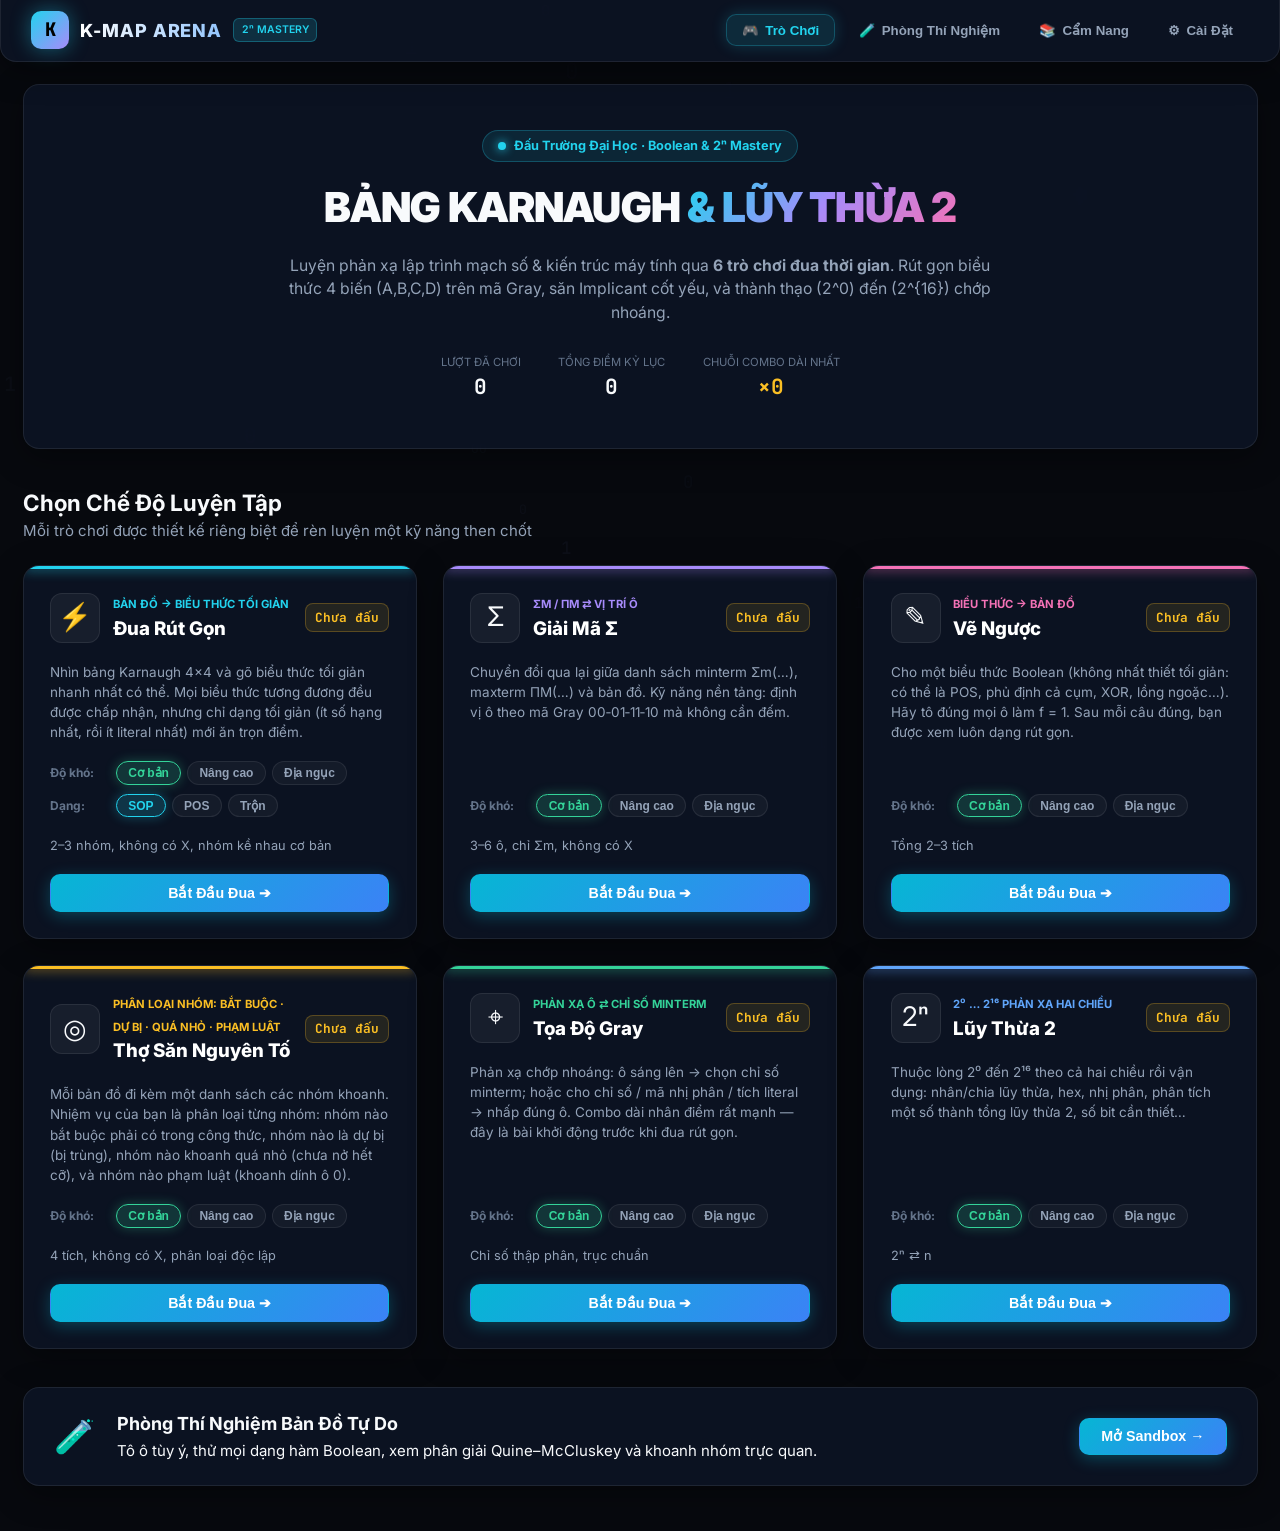
==== index.html @ d040bda7 "feat: Initial release of K-Map Arena" ====
<!DOCTYPE html>
<html lang="vi">
<head>
  <meta charset="UTF-8">
  <meta name="viewport" content="width=device-width, initial-scale=1.0">
  <title>K-Map Arena — Đấu Trường Bảng Karnaugh &amp; Lũy Thừa 2</title>
  <meta name="description" content="Ứng dụng học tập và rèn luyện kỹ năng bảng Karnaugh 4 biến (A,B,C,D) và phản xạ lũy thừa bậc 2 (2⁰ đến 2¹⁶) thông qua các trò chơi đua thời gian chuẩn đại học.">
  
  <!-- Fonts: Google Fonts (Inter & JetBrains Mono) -->
  <link rel="preconnect" href="https://fonts.googleapis.com">
  <link rel="preconnect" href="https://fonts.gstatic.com" crossorigin>
  <link href="https://fonts.googleapis.com/css2?family=Inter:wght@400;500;600;700;800;900&family=JetBrains+Mono:wght@400;600;700;800;900&display=swap" rel="stylesheet">
  
  <link rel="stylesheet" href="css/style.css">
</head>
<body>
  <!-- Nền Canvas động: Chữ số nhị phân trôi & Canvas hiệu ứng nổ hạt/confetti -->
  <canvas id="bg-canvas"></canvas>
  <canvas id="fx-canvas"></canvas>

  <!-- Thanh Điều Hướng Trên Cùng -->
  <header class="app-header glass">
    <div class="brand" onclick="App.go('home')">
      <div class="brand-icon">K</div>
      <div>
        <div class="brand-title">K-MAP ARENA</div>
      </div>
      <span class="brand-badge">2ⁿ MASTERY</span>
    </div>

    <nav class="main-nav">
      <button type="button" data-tab="home" class="active">
        <span>🎮</span> <span>Trò Chơi</span>
      </button>
      <button type="button" data-tab="sandbox">
        <span>🧪</span> <span>Phòng Thí Nghiệm</span>
      </button>
      <button type="button" data-tab="learn">
        <span>📚</span> <span>Cẩm Nang</span>
      </button>
      <button type="button" data-tab="settings">
        <span>⚙</span> <span>Cài Đặt</span>
      </button>
    </nav>
  </header>

  <!-- Khung Ứng Dụng Chính -->
  <main id="app"></main>

  <!-- Nạp các module theo thứ tự kiến trúc -->
  <script src="js/util.js"></script>
  <script src="js/engine.js"></script>
  <script src="js/fx.js"></script>
  <script src="js/kmap.js"></script>
  <script src="js/games.js"></script>
  <script src="js/app.js"></script>
</body>
</html>
---- css/style.css ----
/* ==========================================================================
   K-MAP ARENA — ULTRA MODERN CYBERPUNK / GLASSMORPHISM STYLESHEET
   Thiết kế cao cấp: Phông JetBrains Mono, hiệu ứng kính mờ, neon glow,
   hoạt cảnh mượt mà 60fps, tương thích hoàn toàn desktop và tablet/mobile.
   ========================================================================== */

:root {
  --bg-deep: #07090e;
  --bg-card: rgba(15, 23, 42, 0.72);
  --bg-card-hover: rgba(30, 41, 59, 0.85);
  --border-glass: rgba(255, 255, 255, 0.08);
  --border-focus: rgba(34, 211, 238, 0.6);
  --text-main: #f8fafc;
  --text-muted: #94a3b8;
  --text-dim: #64748b;
  
  --c-cyan: #22d3ee;
  --c-purple: #a78bfa;
  --c-pink: #f472b6;
  --c-emerald: #34d399;
  --c-amber: #fbbf24;
  --c-rose: #fb7185;
  --c-blue: #60a5fa;

  --font-sans: 'Inter', -apple-system, BlinkMacSystemFont, 'Segoe UI', Roboto, sans-serif;
  --font-mono: 'JetBrains Mono', 'Fira Code', Menlo, Consolas, monospace;
}

*, *::before, *::after {
  box-sizing: border-box;
  margin: 0;
  padding: 0;
}

html, body {
  width: 100%;
  min-height: 100vh;
  background-color: var(--bg-deep);
  color: var(--text-main);
  font-family: var(--font-sans);
  font-size: 15px;
  line-height: 1.5;
  overflow-x: hidden;
  user-select: none;
  -webkit-font-smoothing: antialiased;
}

/* Background & FX Canvases */
#bg-canvas, #fx-canvas {
  position: fixed;
  top: 0;
  left: 0;
  width: 100%;
  height: 100%;
  pointer-events: none;
}
#bg-canvas { z-index: 0; opacity: 0.35; }
#fx-canvas { z-index: 9999; }

/* Utilities */
.glass {
  background: var(--bg-card);
  backdrop-filter: blur(16px);
  -webkit-backdrop-filter: blur(16px);
  border: 1px solid var(--border-glass);
  border-radius: 16px;
  box-shadow: 0 8px 32px 0 rgba(0, 0, 0, 0.37);
}
.mono { font-family: var(--font-mono); }
.center { text-align: center; }
.muted { color: var(--text-muted); }
.small { font-size: 0.85rem; }
.mt-2 { margin-top: 0.5rem; }

.hl-1 { color: var(--c-cyan); font-weight: 700; text-shadow: 0 0 10px rgba(34, 211, 238, 0.4); }
.hl-0 { color: var(--c-rose); font-weight: 700; text-shadow: 0 0 10px rgba(251, 113, 133, 0.4); }
.hl-x { color: var(--c-amber); font-weight: 700; text-shadow: 0 0 10px rgba(251, 191, 36, 0.4); }

/* Header & Nav */
header.app-header {
  position: sticky;
  top: 0;
  z-index: 100;
  padding: 0.75rem 2rem;
  display: flex;
  justify-content: space-between;
  align-items: center;
  border-radius: 0 0 16px 16px;
  border-top: none;
}
.brand {
  display: flex;
  align-items: center;
  gap: 0.75rem;
  cursor: pointer;
}
.brand-icon {
  width: 38px;
  height: 38px;
  background: linear-gradient(135deg, var(--c-cyan), var(--c-purple));
  border-radius: 10px;
  display: flex;
  align-items: center;
  justify-content: center;
  font-weight: 900;
  font-family: var(--font-mono);
  font-size: 1.25rem;
  color: #000;
  box-shadow: 0 0 20px rgba(34, 211, 238, 0.4);
}
.brand-title {
  font-weight: 800;
  font-size: 1.2rem;
  letter-spacing: 0.05em;
  background: linear-gradient(90deg, #fff, #93c5fd);
  -webkit-background-clip: text;
  -webkit-text-fill-color: transparent;
}
.brand-badge {
  font-size: 0.7rem;
  padding: 0.2rem 0.5rem;
  border-radius: 6px;
  background: rgba(34, 211, 238, 0.15);
  color: var(--c-cyan);
  border: 1px solid rgba(34, 211, 238, 0.3);
  font-weight: 600;
}

nav.main-nav {
  display: flex;
  gap: 0.5rem;
}
nav.main-nav button {
  background: transparent;
  border: 1px solid transparent;
  color: var(--text-muted);
  padding: 0.5rem 1rem;
  border-radius: 10px;
  font-weight: 600;
  cursor: pointer;
  transition: all 0.2s ease;
  display: flex;
  align-items: center;
  gap: 0.4rem;
}
nav.main-nav button:hover {
  color: #fff;
  background: rgba(255, 255, 255, 0.05);
}
nav.main-nav button.active {
  color: var(--c-cyan);
  background: rgba(34, 211, 238, 0.12);
  border-color: rgba(34, 211, 238, 0.25);
  box-shadow: 0 0 15px rgba(34, 211, 238, 0.2);
}

/* Main Container */
main#app {
  position: relative;
  z-index: 1;
  max-width: 1280px;
  margin: 1.5rem auto 3rem;
  padding: 0 1.5rem;
}

/* Buttons */
.btn {
  display: inline-flex;
  align-items: center;
  justify-content: center;
  gap: 0.5rem;
  padding: 0.65rem 1.4rem;
  border-radius: 10px;
  font-weight: 700;
  font-size: 0.95rem;
  cursor: pointer;
  transition: all 0.2s cubic-bezier(0.16, 1, 0.3, 1);
  border: 1px solid transparent;
  outline: none;
}
.btn.primary {
  background: linear-gradient(135deg, #06b6d4, #3b82f6);
  color: #fff;
  box-shadow: 0 4px 16px rgba(6, 182, 212, 0.3);
}
.btn.primary:hover {
  transform: translateY(-2px);
  box-shadow: 0 6px 22px rgba(6, 182, 212, 0.45);
}
.btn.primary:active { transform: translateY(0); }
.btn.ghost {
  background: rgba(255, 255, 255, 0.05);
  color: var(--text-main);
  border-color: var(--border-glass);
}
.btn.ghost:hover {
  background: rgba(255, 255, 255, 0.1);
  border-color: rgba(255, 255, 255, 0.15);
}
.btn.sm { padding: 0.35rem 0.8rem; font-size: 0.85rem; border-radius: 8px; }
.btn.lg { padding: 0.85rem 2rem; font-size: 1.05rem; }
.btn.danger { background: rgba(244, 63, 94, 0.15); color: var(--c-rose); border-color: rgba(244, 63, 94, 0.3); }
.btn.danger:hover { background: rgba(244, 63, 94, 0.25); }

kbd {
  background: rgba(0, 0, 0, 0.35);
  border: 1px solid rgba(255, 255, 255, 0.15);
  border-radius: 4px;
  padding: 0.1rem 0.35rem;
  font-size: 0.75rem;
  font-family: var(--font-mono);
  color: var(--text-muted);
}

/* Pills & Badges */
.pill {
  padding: 0.25rem 0.75rem;
  border-radius: 20px;
  font-size: 0.8rem;
  font-weight: 600;
  background: rgba(255, 255, 255, 0.04);
  border: 1px solid var(--border-glass);
  color: var(--text-muted);
  cursor: pointer;
  transition: all 0.2s ease;
}
.pill.active {
  background: color-mix(in srgb, var(--pc, var(--c-cyan)) 18%, transparent);
  border-color: var(--pc, var(--c-cyan));
  color: var(--pc, var(--c-cyan));
  box-shadow: 0 0 12px color-mix(in srgb, var(--pc, var(--c-cyan)) 30%, transparent);
}
.pill-group { display: flex; gap: 0.4rem; flex-wrap: wrap; }

/* ==========================================================================
   BẢN ĐỒ KARNAUGH 4x4 (KMAP VIEW COMPONENT)
   ========================================================================== */
.kmap {
  display: inline-grid;
  grid-template-columns: 50px 1fr;
  grid-template-rows: 50px 1fr;
  gap: 6px;
  background: rgba(10, 15, 28, 0.85);
  padding: 16px;
  border-radius: 20px;
  border: 1px solid rgba(255, 255, 255, 0.1);
  box-shadow: 0 10px 40px rgba(0, 0, 0, 0.5), inset 0 0 20px rgba(255, 255, 255, 0.02);
  user-select: none;
}
.kmap.size-lg { --cs: 74px; }
.kmap.size-md { --cs: 60px; }
.kmap.size-sm { --cs: 46px; }

.km-corner {
  position: relative;
  display: flex;
  align-items: center;
  justify-content: center;
  font-family: var(--font-mono);
  font-weight: 800;
  font-size: 0.85rem;
  color: var(--text-muted);
  border-bottom: 2px solid rgba(255, 255, 255, 0.15);
  border-right: 2px solid rgba(255, 255, 255, 0.15);
}
.km-corner .rv { position: absolute; bottom: 4px; left: 4px; color: var(--c-cyan); }
.km-corner .cv { position: absolute; top: 4px; right: 4px; color: var(--c-purple); }

.km-colhead {
  display: grid;
  grid-template-columns: repeat(4, var(--cs, 68px));
  gap: 6px;
  align-items: center;
  justify-items: center;
  font-family: var(--font-mono);
  font-weight: 700;
  font-size: 0.95rem;
  color: var(--c-purple);
  padding-bottom: 4px;
}
.km-rowhead {
  display: grid;
  grid-template-rows: repeat(4, var(--cs, 68px));
  gap: 6px;
  align-items: center;
  justify-items: center;
  font-family: var(--font-mono);
  font-weight: 700;
  font-size: 0.95rem;
  color: var(--c-cyan);
  padding-right: 4px;
}

.km-board {
  position: relative;
  width: calc(var(--cs, 68px) * 4 + 18px);
  height: calc(var(--cs, 68px) * 4 + 18px);
}
.km-cells {
  display: grid;
  grid-template-columns: repeat(4, var(--cs, 68px));
  grid-template-rows: repeat(4, var(--cs, 68px));
  gap: 6px;
  width: 100%;
  height: 100%;
}

.cell {
  position: relative;
  width: var(--cs, 68px);
  height: var(--cs, 68px);
  background: rgba(255, 255, 255, 0.03);
  border: 1px solid rgba(255, 255, 255, 0.08);
  border-radius: 12px;
  display: flex;
  align-items: center;
  justify-content: center;
  font-family: var(--font-mono);
  transition: background 0.15s, border-color 0.15s, transform 0.12s;
  cursor: default;
}
.kmap.interactive .cell, .kmap.clickable .cell { cursor: pointer; }
.kmap.interactive .cell:hover, .kmap.clickable .cell:hover {
  border-color: rgba(255, 255, 255, 0.3);
  background: rgba(255, 255, 255, 0.07);
}

.cell .face {
  display: flex;
  flex-direction: column;
  align-items: center;
  justify-content: center;
  width: 100%;
  height: 100%;
  position: relative;
}
.cell .idx {
  display: none;
  position: absolute;
  top: 4px;
  left: 6px;
  font-size: 0.65rem;
  color: var(--text-dim);
  font-weight: 600;
  pointer-events: none;
}
.kmap.show-idx .cell .idx {
  display: block;
}
.cell .val {
  font-size: 1.45rem;
  font-weight: 800;
  color: var(--text-muted);
}

.cell.on {
  background: linear-gradient(135deg, rgba(34, 211, 238, 0.22), rgba(59, 130, 246, 0.18));
  border-color: rgba(34, 211, 238, 0.55);
  box-shadow: 0 0 16px rgba(34, 211, 238, 0.25);
}
.cell.on .val {
  color: #fff;
  text-shadow: 0 0 12px rgba(34, 211, 238, 0.8);
}

.cell.dc {
  background: repeating-linear-gradient(45deg, rgba(251, 191, 36, 0.08), rgba(251, 191, 36, 0.08) 6px, rgba(251, 191, 36, 0.18) 6px, rgba(251, 191, 36, 0.18) 12px);
  border-color: rgba(251, 191, 36, 0.5);
}
.cell.dc .val {
  color: var(--c-amber);
  text-shadow: 0 0 10px rgba(251, 191, 36, 0.6);
}

.cell.zero .val { color: rgba(255, 255, 255, 0.2); }

.cell.target {
  border-color: var(--c-cyan) !important;
  box-shadow: 0 0 20px var(--c-cyan) !important;
  animation: pulseTarget 1.2s infinite alternate ease-in-out;
}
@keyframes pulseTarget {
  from { transform: scale(0.96); box-shadow: 0 0 10px var(--c-cyan); }
  to { transform: scale(1.04); box-shadow: 0 0 24px var(--c-cyan); }
}

.cell.peek {
  background: rgba(167, 139, 250, 0.25) !important;
  border-color: var(--c-purple) !important;
  box-shadow: 0 0 16px rgba(167, 139, 250, 0.4) !important;
}

.cell.wrong {
  animation: flashWrong 0.8s ease-out;
}
@keyframes flashWrong {
  0%, 100% { border-color: rgba(255,255,255,0.08); background: rgba(255,255,255,0.03); }
  20%, 60% { border-color: var(--c-rose); background: rgba(244, 63, 94, 0.4); box-shadow: 0 0 20px var(--c-rose); }
}

.cell.right {
  animation: flashRight 0.6s ease-out;
}
@keyframes flashRight {
  0%, 100% { }
  40% { border-color: var(--c-emerald); background: rgba(52, 211, 153, 0.4); box-shadow: 0 0 20px var(--c-emerald); }
}

/* Nhóm Implicant bao quanh (Groups overlay) */
.km-groups {
  position: absolute;
  top: 0;
  left: 0;
  width: 100%;
  height: 100%;
  pointer-events: none;
}
.grp {
  position: absolute;
  border: 2px solid var(--gc, var(--c-cyan));
  background: color-mix(in srgb, var(--gc, var(--c-cyan)) 16%, transparent);
  border-radius: 14px;
  box-shadow: 0 0 16px color-mix(in srgb, var(--gc, var(--c-cyan)) 40%, transparent);
  animation: popGroup 0.4s cubic-bezier(0.16, 1, 0.3, 1) both;
  transition: all 0.25s ease;
}
@keyframes popGroup {
  from { opacity: 0; transform: scale(0.9); }
  to { opacity: 1; transform: scale(1); }
}
.grp.ot { border-top: none !important; border-top-left-radius: 0 !important; border-top-right-radius: 0 !important; }
.grp.ob { border-bottom: none !important; border-bottom-left-radius: 0 !important; border-bottom-right-radius: 0 !important; }
.grp.ol { border-left: none !important; border-top-left-radius: 0 !important; border-bottom-left-radius: 0 !important; }
.grp.or { border-right: none !important; border-top-right-radius: 0 !important; border-bottom-right-radius: 0 !important; }

/* ==========================================================================
   BIỂU THỨC TOÁN BOOLEAN (EXPRESSION STYLING)
   ========================================================================== */
.expr-math {
  font-family: var(--font-mono);
  font-weight: 700;
  letter-spacing: 0.03em;
  color: #fff;
}
.expr-math .lit { color: #f8fafc; }
.expr-math .lit .ov {
  border-top: 2.2px solid currentColor;
  padding-top: 1.5px;
  display: inline-block;
}
.expr-math .op {
  color: var(--c-pink);
  margin: 0 0.28rem;
  font-weight: 900;
}
.expr-math .op.dot { color: var(--c-cyan); }
.expr-math .par { color: var(--text-dim); }
.expr-math .term {
  display: inline-block;
  padding: 0.1rem 0.35rem;
  border-radius: 6px;
  margin: 0.1rem 0.2rem;
  border: 1px solid transparent;
}
.expr-math .term.g0 { background: rgba(34, 211, 238, 0.15); border-color: rgba(34, 211, 238, 0.3); color: var(--c-cyan); }
.expr-math .term.g1 { background: rgba(244, 114, 182, 0.15); border-color: rgba(244, 114, 182, 0.3); color: var(--c-pink); }
.expr-math .term.g2 { background: rgba(163, 230, 53, 0.15); border-color: rgba(163, 230, 53, 0.3); color: #a3e635; }
.expr-math .term.g3 { background: rgba(251, 191, 36, 0.15); border-color: rgba(251, 191, 36, 0.3); color: var(--c-amber); }
.expr-math .term.g4 { background: rgba(167, 139, 250, 0.15); border-color: rgba(167, 139, 250, 0.3); color: var(--c-purple); }

/* Ô nhập biểu thức + Preview + Bàn phím ảo */
.expr {
  display: flex;
  flex-direction: column;
  gap: 0.75rem;
  width: 100%;
}
.expr-field {
  display: flex;
  align-items: center;
  background: rgba(0, 0, 0, 0.4);
  border: 1.5px solid rgba(255, 255, 255, 0.12);
  border-radius: 12px;
  padding: 0.4rem 0.8rem;
  transition: border-color 0.2s, box-shadow 0.2s;
}
.expr-field:focus-within {
  border-color: var(--c-cyan);
  box-shadow: 0 0 16px rgba(34, 211, 238, 0.3);
}
.expr-f {
  font-family: var(--font-mono);
  font-weight: 800;
  font-size: 1.25rem;
  color: var(--c-cyan);
  margin-right: 0.75rem;
}
.expr-field input {
  flex: 1;
  background: transparent;
  border: none;
  outline: none;
  color: #fff;
  font-family: var(--font-mono);
  font-size: 1.2rem;
  font-weight: 600;
}
.expr-preview {
  min-height: 2.2rem;
  background: rgba(255, 255, 255, 0.02);
  border: 1px dashed rgba(255, 255, 255, 0.1);
  border-radius: 8px;
  padding: 0.4rem 0.8rem;
  display: flex;
  align-items: center;
}
.expr-preview.err { border-color: var(--c-rose); background: rgba(244, 63, 94, 0.06); }
.err-msg { color: var(--c-rose); font-size: 0.85rem; font-weight: 600; }

.keypad {
  display: flex;
  gap: 0.35rem;
  flex-wrap: wrap;
}
.keypad button {
  flex: 1;
  min-width: 36px;
  height: 38px;
  background: rgba(255, 255, 255, 0.06);
  border: 1px solid rgba(255, 255, 255, 0.1);
  border-radius: 8px;
  color: #fff;
  font-family: var(--font-mono);
  font-weight: 700;
  font-size: 1rem;
  cursor: pointer;
  transition: all 0.15s;
}
.keypad button:hover {
  background: rgba(255, 255, 255, 0.15);
  border-color: rgba(255, 255, 255, 0.25);
  transform: translateY(-1px);
}
.keypad button:active { transform: translateY(0); }

/* ==========================================================================
   GIAO DIỆN GAME PLAY & HUD (HEAD-UP DISPLAY)
   ========================================================================== */
.game {
  display: flex;
  flex-direction: column;
  gap: 1.25rem;
  width: 100%;
}
.hud {
  display: flex;
  justify-content: space-between;
  align-items: center;
  padding: 0.85rem 1.5rem;
  border-radius: 16px;
}
.hud-title {
  display: flex;
  align-items: center;
  gap: 0.75rem;
}
.hud-ico { font-size: 1.6rem; }
.hud-stats {
  display: flex;
  gap: 1.5rem;
  align-items: center;
}
.stat {
  display: flex;
  flex-direction: column;
  align-items: flex-end;
}
.stat small { font-size: 0.7rem; color: var(--text-muted); text-transform: uppercase; font-weight: 700; }
.stat b { font-family: var(--font-mono); font-size: 1.25rem; font-weight: 800; }

.stat.combo { position: relative; }
.stat.combo b { color: var(--c-amber); }
.stat.combo.hot b { color: #f97316; text-shadow: 0 0 10px #f97316; }
.stat.combo.fire b { color: #ef4444; text-shadow: 0 0 15px #ef4444; animation: fireJiggle 0.2s infinite; }
.stat.combo .mult { font-size: 0.75rem; color: var(--c-amber); font-weight: 700; }

.stat.time b { color: var(--c-cyan); }
.stat.time.low b { color: var(--c-rose); text-shadow: 0 0 12px var(--c-rose); animation: pulseLow 0.5s infinite alternate; }

.timebar {
  width: 100%;
  height: 6px;
  background: rgba(255, 255, 255, 0.05);
  border-radius: 3px;
  overflow: hidden;
  position: relative;
}
.timebar i {
  display: block;
  height: 100%;
  background: linear-gradient(90deg, var(--c-cyan), var(--c-purple));
  box-shadow: 0 0 10px var(--c-cyan);
  transition: width 0.08s linear;
}
.timebar.low i { background: linear-gradient(90deg, #f97316, var(--c-rose)); box-shadow: 0 0 12px var(--c-rose); }

/* Bố cục chia đôi màn chơi (Split Layout) */
.stage {
  padding: 1.75rem;
  min-height: 520px;
  position: relative;
  transition: filter 0.3s;
}
.stage.blurred { filter: blur(12px); pointer-events: none; }

.split {
  display: grid;
  grid-template-columns: auto 1fr;
  gap: 2.5rem;
  align-items: center;
}
.pane-map {
  display: flex;
  flex-direction: column;
  align-items: center;
  gap: 0.75rem;
}
.map-legend {
  display: flex;
  gap: 1rem;
  font-size: 0.8rem;
  color: var(--text-muted);
}
.map-legend span { display: flex; align-items: center; gap: 0.35rem; }
.map-legend .lg { width: 12px; height: 12px; border-radius: 3px; display: inline-block; }
.map-legend .lg.on { background: var(--c-cyan); }
.map-legend .lg.zero { background: rgba(255, 255, 255, 0.1); }
.map-legend .lg.dc { background: var(--c-amber); }

.pane-ans {
  display: flex;
  flex-direction: column;
  gap: 1.25rem;
}
.pane-ans .prompt { font-size: 1.15rem; font-weight: 700; color: #fff; }
.pane-ans .qbig {
  font-size: 1.6rem;
  font-weight: 800;
  font-family: var(--font-mono);
  background: rgba(0, 0, 0, 0.3);
  padding: 1rem 1.25rem;
  border-radius: 12px;
  border: 1px solid rgba(255, 255, 255, 0.08);
}
.actions { display: flex; gap: 0.75rem; align-items: center; }

/* Hộp phản hồi (Feedback Box) */
.fb {
  padding: 0.85rem 1.2rem;
  border-radius: 10px;
  font-size: 0.95rem;
  font-weight: 600;
  animation: fadeIn 0.25s ease-out;
}
.fb.good { background: rgba(52, 211, 153, 0.15); border: 1px solid rgba(52, 211, 153, 0.4); color: #6ee7b7; }
.fb.bad { background: rgba(244, 63, 94, 0.15); border: 1px solid rgba(244, 63, 94, 0.4); color: #fda4af; }
.fb.part { background: rgba(251, 191, 36, 0.15); border: 1px solid rgba(251, 191, 36, 0.4); color: #fde68a; }
.fb.warn { background: rgba(249, 115, 22, 0.15); border: 1px solid rgba(249, 115, 22, 0.4); color: #fdba74; }

/* Overlays (Countdown & Pause) */
.overlay {
  position: absolute;
  top: 0; left: 0; width: 100%; height: 100%;
  display: none;
  align-items: center;
  justify-content: center;
  z-index: 50;
  border-radius: 16px;
}
.overlay.show { display: flex; }
.overlay.countdown { font-size: 6rem; font-weight: 900; font-family: var(--font-mono); color: var(--c-cyan); text-shadow: 0 0 30px var(--c-cyan); }
.overlay.countdown span.go { color: var(--c-emerald); text-shadow: 0 0 40px var(--c-emerald); }
.overlay.countdown span.over { color: var(--c-rose); text-shadow: 0 0 40px var(--c-rose); font-size: 4rem; }
.pause-box {
  background: rgba(15, 23, 42, 0.95);
  padding: 2.5rem;
  border-radius: 20px;
  border: 1px solid var(--border-glass);
  text-align: center;
  display: flex;
  flex-direction: column;
  gap: 1rem;
  box-shadow: 0 20px 50px rgba(0, 0, 0, 0.7);
}

/* Floating Points text */
.float-text {
  position: fixed;
  transform: translate(-50%, -50%);
  font-family: var(--font-mono);
  font-weight: 900;
  font-size: 1.6rem;
  pointer-events: none;
  z-index: 10000;
  animation: floatUp 0.85s cubic-bezier(0.16, 1, 0.3, 1) forwards;
}
.float-text.good { color: var(--c-emerald); text-shadow: 0 0 12px var(--c-emerald); }
.float-text.bad { color: var(--c-rose); text-shadow: 0 0 12px var(--c-rose); }
.float-text.part { color: var(--c-amber); text-shadow: 0 0 12px var(--c-amber); }
.float-text.combo { color: #f97316; font-size: 2.2rem; text-shadow: 0 0 20px #f97316; }
.float-text.time { color: var(--c-cyan); text-shadow: 0 0 12px var(--c-cyan); }
@keyframes floatUp {
  0% { opacity: 0; transform: translate(-50%, 0) scale(0.6); }
  25% { opacity: 1; transform: translate(-50%, -20px) scale(1.15); }
  100% { opacity: 0; transform: translate(-50%, -60px) scale(0.9); }
}

.shake { animation: shakeAnim 0.35s cubic-bezier(0.36, 0.07, 0.19, 0.97) both; }
@keyframes shakeAnim {
  10%, 90% { transform: translate3d(-3px, 0, 0); }
  20%, 80% { transform: translate3d(5px, 0, 0); }
  30%, 50%, 70% { transform: translate3d(-6px, 0, 0); }
  40%, 60% { transform: translate3d(6px, 0, 0); }
}

/* ==========================================================================
   CHẾ ĐỘ TRÒ CHƠI CHI TIẾT
   ========================================================================== */
/* Game 4: Thợ Săn */
.cat-legend { display: flex; gap: 0.75rem; flex-wrap: wrap; font-size: 0.8rem; }
.cat-legend span { padding: 0.2rem 0.5rem; border-radius: 6px; background: rgba(255, 255, 255, 0.04); }
.cand-list { display: flex; flex-direction: column; gap: 0.6rem; }
.cand {
  display: flex;
  align-items: center;
  justify-content: space-between;
  padding: 0.6rem 1rem;
  background: rgba(0, 0, 0, 0.25);
  border: 1px solid rgba(255, 255, 255, 0.08);
  border-radius: 10px;
  transition: all 0.2s;
}
.cand:hover { border-color: rgba(255, 255, 255, 0.2); }
.seg4 { display: flex; gap: 0.35rem; }
.seg4 button {
  background: rgba(255, 255, 255, 0.05);
  border: 1px solid rgba(255, 255, 255, 0.1);
  color: var(--text-muted);
  border-radius: 6px;
  padding: 0.3rem 0.65rem;
  font-weight: 700;
  font-size: 0.85rem;
  cursor: pointer;
  transition: all 0.15s;
}
.seg4 button.sel {
  background: color-mix(in srgb, var(--cc) 20%, transparent);
  border-color: var(--cc);
  color: var(--cc);
  box-shadow: 0 0 10px color-mix(in srgb, var(--cc) 35%, transparent);
}
.cand.ok { border-color: var(--c-emerald); background: rgba(52, 211, 153, 0.08); }
.cand.no { border-color: var(--c-rose); background: rgba(244, 63, 94, 0.08); }
.cand-verdict { font-weight: 800; min-width: 40px; text-align: right; }

/* Game 5: Tọa Độ Gray */
.numpad {
  display: grid;
  grid-template-columns: repeat(4, 1fr);
  gap: 0.5rem;
}
.numpad button {
  height: 52px;
  background: rgba(255, 255, 255, 0.05);
  border: 1px solid rgba(255, 255, 255, 0.1);
  border-radius: 10px;
  color: #fff;
  font-family: var(--font-mono);
  font-weight: 800;
  font-size: 1.25rem;
  cursor: pointer;
  transition: all 0.15s;
}
.numpad button:hover { background: rgba(255, 255, 255, 0.15); border-color: var(--c-cyan); }
.numpad.dim { opacity: 0.35; pointer-events: none; }

/* Game 6: Lũy Thừa 2 */
.pow-stage {
  display: flex;
  flex-direction: column;
  align-items: center;
  gap: 2rem;
  padding: 2rem 0;
}
.pow-card {
  width: 100%;
  max-width: 580px;
  background: rgba(0, 0, 0, 0.4);
  border: 1px solid var(--border-glass);
  border-radius: 20px;
  padding: 2.5rem;
  display: flex;
  flex-direction: column;
  gap: 1.5rem;
  text-align: center;
  box-shadow: 0 12px 40px rgba(0, 0, 0, 0.5);
  transition: transform 0.2s, box-shadow 0.2s;
}
.pow-tag {
  align-self: center;
  padding: 0.25rem 0.85rem;
  border-radius: 20px;
  background: rgba(96, 165, 250, 0.15);
  color: var(--c-blue);
  font-weight: 700;
  font-size: 0.8rem;
  text-transform: uppercase;
}
.pow-q {
  font-size: 2.4rem;
  font-weight: 900;
  font-family: var(--font-mono);
  color: #fff;
}
.pow-in {
  background: rgba(255, 255, 255, 0.06);
  border: 2px solid rgba(255, 255, 255, 0.15);
  border-radius: 12px;
  padding: 0.85rem;
  color: #fff;
  font-size: 1.6rem;
  font-weight: 800;
  text-align: center;
  outline: none;
  transition: border-color 0.2s, box-shadow 0.2s;
}
.pow-in:focus {
  border-color: var(--c-blue);
  box-shadow: 0 0 20px rgba(96, 165, 250, 0.4);
}
.pow-strip {
  display: flex;
  gap: 0.4rem;
  flex-wrap: wrap;
  justify-content: center;
  color: var(--text-dim);
  font-family: var(--font-mono);
  font-size: 0.75rem;
}

/* ==========================================================================
   MÀN HÌNH CHỌN TRÒ CHƠI (HOME GAME GRID)
   ========================================================================== */
.hero {
  padding: 3rem 2.5rem;
  margin-bottom: 2.5rem;
  text-align: center;
  display: flex;
  flex-direction: column;
  align-items: center;
  gap: 1rem;
}
.hero-badge {
  display: inline-flex;
  align-items: center;
  gap: 0.5rem;
  padding: 0.35rem 1rem;
  border-radius: 20px;
  background: rgba(34, 211, 238, 0.1);
  border: 1px solid rgba(34, 211, 238, 0.25);
  color: var(--c-cyan);
  font-size: 0.85rem;
  font-weight: 700;
}
.pulse-dot {
  width: 8px;
  height: 8px;
  border-radius: 50%;
  background: var(--c-cyan);
  box-shadow: 0 0 10px var(--c-cyan);
  animation: pulseDot 1.5s infinite;
}
@keyframes pulseDot { 0%, 100% { opacity: 0.4; } 50% { opacity: 1; } }
.hero-title {
  font-size: 2.75rem;
  font-weight: 900;
  letter-spacing: -0.02em;
}
.gradient-text {
  background: linear-gradient(135deg, var(--c-cyan), var(--c-purple), var(--c-pink));
  -webkit-background-clip: text;
  -webkit-text-fill-color: transparent;
}
.hero-sub {
  max-width: 720px;
  color: var(--text-muted);
  font-size: 1.05rem;
}
.hero-stats {
  display: flex;
  gap: 2.5rem;
  margin-top: 1rem;
}
.hstat { display: flex; flex-direction: column; align-items: center; }
.hstat small { font-size: 0.75rem; color: var(--text-dim); text-transform: uppercase; }
.hstat b { font-size: 1.4rem; font-family: var(--font-mono); }
.combo-accent { color: var(--c-amber); }

.game-grid {
  display: grid;
  grid-template-columns: repeat(auto-fit, minmax(360px, 1fr));
  gap: 1.75rem;
  margin-top: 1.5rem;
}
.game-card {
  padding: 1.75rem;
  display: flex;
  flex-direction: column;
  gap: 1.25rem;
  border: 1px solid var(--border-glass);
  transition: all 0.25s cubic-bezier(0.16, 1, 0.3, 1);
  position: relative;
  overflow: hidden;
}
.game-card::before {
  content: '';
  position: absolute;
  top: 0; left: 0; right: 0; height: 3px;
  background: var(--gc, var(--c-cyan));
  box-shadow: 0 0 12px var(--gc, var(--c-cyan));
}
.game-card:hover {
  transform: translateY(-4px);
  border-color: rgba(255, 255, 255, 0.2);
  box-shadow: 0 16px 40px rgba(0, 0, 0, 0.5);
}
.gc-head { display: flex; align-items: center; gap: 0.85rem; }
.gc-icon {
  font-size: 1.8rem;
  width: 50px; height: 50px;
  border-radius: 12px;
  background: rgba(255, 255, 255, 0.05);
  display: flex; align-items: center; justify-content: center;
  border: 1px solid var(--border-glass);
}
.gc-meta { flex: 1; }
.gc-tagline { font-size: 0.75rem; color: var(--gc, var(--c-cyan)); font-weight: 700; text-transform: uppercase; }
.gc-name { font-size: 1.25rem; font-weight: 800; color: #fff; }
.gc-best {
  font-family: var(--font-mono);
  font-size: 0.85rem;
  font-weight: 700;
  color: var(--c-amber);
  background: rgba(251, 191, 36, 0.1);
  padding: 0.25rem 0.6rem;
  border-radius: 8px;
  border: 1px solid rgba(251, 191, 36, 0.25);
}
.gc-desc { color: var(--text-muted); font-size: 0.9rem; flex: 1; }
.gc-options { display: flex; flex-direction: column; gap: 0.6rem; }
.gc-row { display: flex; align-items: center; gap: 0.75rem; }
.gc-label { font-size: 0.8rem; color: var(--text-dim); font-weight: 700; min-width: 55px; }
.gc-foot .start-btn { width: 100%; }

.quick-banner {
  margin-top: 2.5rem;
  padding: 1.5rem 2rem;
  display: flex;
  align-items: center;
  gap: 1.5rem;
}
.qb-icon { font-size: 2.2rem; }
.qb-content { flex: 1; }
.qb-content h3 { font-size: 1.2rem; margin-bottom: 0.2rem; }

/* ==========================================================================
   MÀN HÌNH KẾT QUẢ (RESULTS VIEW)
   ========================================================================== */
.results-view {
  max-width: 760px;
  margin: 0 auto;
  padding: 2.5rem;
  display: flex;
  flex-direction: column;
  gap: 2rem;
  text-align: center;
}
.res-badge {
  align-self: center;
  padding: 0.35rem 1.25rem;
  border-radius: 20px;
  font-weight: 800;
  font-size: 0.85rem;
  letter-spacing: 0.05em;
  background: rgba(255, 255, 255, 0.06);
  color: var(--text-muted);
}
.res-badge.gold {
  background: rgba(251, 191, 36, 0.18);
  border: 1px solid var(--c-amber);
  color: var(--c-amber);
  box-shadow: 0 0 20px rgba(251, 191, 36, 0.35);
  animation: pulseGold 1.5s infinite alternate;
}
.res-title { display: flex; align-items: center; justify-content: center; gap: 0.75rem; }
.res-score-num {
  font-family: var(--font-mono);
  font-size: 4rem;
  font-weight: 900;
  background: linear-gradient(135deg, #fff, var(--c-cyan));
  -webkit-background-clip: text;
  -webkit-text-fill-color: transparent;
}
.res-stats-grid {
  display: grid;
  grid-template-columns: repeat(3, 1fr);
  gap: 1rem;
}
.rstat {
  background: rgba(0, 0, 0, 0.25);
  padding: 1rem;
  border-radius: 12px;
  display: flex;
  flex-direction: column;
  gap: 0.25rem;
}
.rstat small { font-size: 0.75rem; color: var(--text-dim); }
.rstat b { font-family: var(--font-mono); font-size: 1.4rem; }
.res-actions { display: flex; gap: 0.75rem; justify-content: center; flex-wrap: wrap; }
.res-log-list { display: flex; flex-direction: column; gap: 0.6rem; margin-top: 1rem; text-align: left; }
.log-item {
  display: flex;
  align-items: center;
  gap: 0.85rem;
  padding: 0.65rem 1rem;
  border-radius: 10px;
  font-size: 0.9rem;
}
.log-item.good { background: rgba(52, 211, 153, 0.08); border-left: 3px solid var(--c-emerald); }
.log-item.part { background: rgba(251, 191, 36, 0.08); border-left: 3px solid var(--c-amber); }
.log-item.bad { background: rgba(244, 63, 94, 0.08); border-left: 3px solid var(--c-rose); }
.log-details { margin-left: auto; display: flex; flex-direction: column; align-items: flex-end; }

/* ==========================================================================
   PHÒNG THÍ NGHIỆM TỰ DO (SANDBOX)
   ========================================================================== */
.sandbox-view { display: flex; flex-direction: column; gap: 1.5rem; }
.sb-head {
  padding: 1.25rem 2rem;
  display: flex;
  justify-content: space-between;
  align-items: center;
}
.sb-tools { display: flex; gap: 0.5rem; flex-wrap: wrap; }
.sb-layout {
  display: grid;
  grid-template-columns: auto 1fr;
  gap: 2rem;
}
.sb-left {
  padding: 1.75rem;
  display: flex;
  flex-direction: column;
  align-items: center;
  gap: 1rem;
}
.sb-expr-input-box {
  width: 100%;
  display: flex;
  flex-direction: column;
  gap: 0.4rem;
  margin-top: 0.5rem;
}
.sb-in-row { display: flex; gap: 0.5rem; }
.sb-in-row input {
  flex: 1;
  background: rgba(0, 0, 0, 0.35);
  border: 1px solid rgba(255, 255, 255, 0.15);
  border-radius: 8px;
  padding: 0.45rem 0.8rem;
  color: #fff;
}
.sb-right {
  padding: 1.75rem;
  display: flex;
  flex-direction: column;
  gap: 1.5rem;
}
.sb-tabs { display: flex; gap: 0.5rem; border-bottom: 1px solid var(--border-glass); padding-bottom: 0.75rem; }
.sb-tab {
  background: transparent;
  border: none;
  color: var(--text-muted);
  font-weight: 700;
  font-size: 0.95rem;
  padding: 0.4rem 0.8rem;
  border-radius: 8px;
  cursor: pointer;
}
.sb-tab.active { background: rgba(34, 211, 238, 0.15); color: var(--c-cyan); }
.sb-result-box {
  background: rgba(0, 0, 0, 0.35);
  border: 1px solid rgba(255, 255, 255, 0.08);
  border-radius: 12px;
  padding: 1.25rem;
  display: flex;
  flex-direction: column;
  gap: 0.5rem;
}
.sb-result-title { font-weight: 700; color: var(--text-dim); text-transform: uppercase; font-size: 0.75rem; }
.sb-formula { font-size: 1.5rem; font-weight: 800; }
.sb-table, .learn-table, .pow-mini-table {
  width: 100%;
  border-collapse: collapse;
  text-align: left;
}
.sb-table th, .sb-table td, .learn-table th, .learn-table td, .pow-mini-table th, .pow-mini-table td {
  padding: 0.6rem 0.85rem;
  border-bottom: 1px solid rgba(255, 255, 255, 0.06);
}
.sb-pow-scroll { max-height: 220px; overflow-y: auto; }

/* ==========================================================================
   CẨM NANG & KIẾN THỨC (LEARN)
   ========================================================================== */
.learn-view { padding: 2.5rem; display: flex; flex-direction: column; gap: 2rem; }
.learn-grid { display: grid; grid-template-columns: repeat(auto-fit, minmax(480px, 1fr)); gap: 1.5rem; }
.learn-card { padding: 1.75rem; display: flex; flex-direction: column; gap: 0.85rem; }
.learn-card h3 { color: var(--c-cyan); font-size: 1.2rem; }
.learn-list { margin-left: 1.25rem; display: flex; flex-direction: column; gap: 0.5rem; }
.pow-grid-learn {
  display: grid;
  grid-template-columns: repeat(auto-fill, minmax(90px, 1fr));
  gap: 0.6rem;
}
.pow-chip {
  background: rgba(0, 0, 0, 0.3);
  border: 1px solid rgba(255, 255, 255, 0.08);
  border-radius: 8px;
  padding: 0.4rem;
  display: flex;
  flex-direction: column;
  align-items: center;
  font-family: var(--font-mono);
}
.pow-chip span { font-size: 0.75rem; color: var(--c-cyan); }
.pow-chip b { font-size: 0.95rem; }

/* ==========================================================================
   CÀI ĐẶT (SETTINGS)
   ========================================================================== */
.settings-view {
  max-width: 600px;
  margin: 0 auto;
  padding: 2.5rem;
  display: flex;
  flex-direction: column;
  gap: 2rem;
}
.st-group { display: flex; flex-direction: column; gap: 0.65rem; }

/* Responsive Media Queries */
@media (max-width: 900px) {
  .split { grid-template-columns: 1fr; justify-items: center; }
  .sb-layout { grid-template-columns: 1fr; }
  .learn-grid { grid-template-columns: 1fr; }
  header.app-header { flex-direction: column; gap: 0.75rem; padding: 0.75rem 1rem; }
}
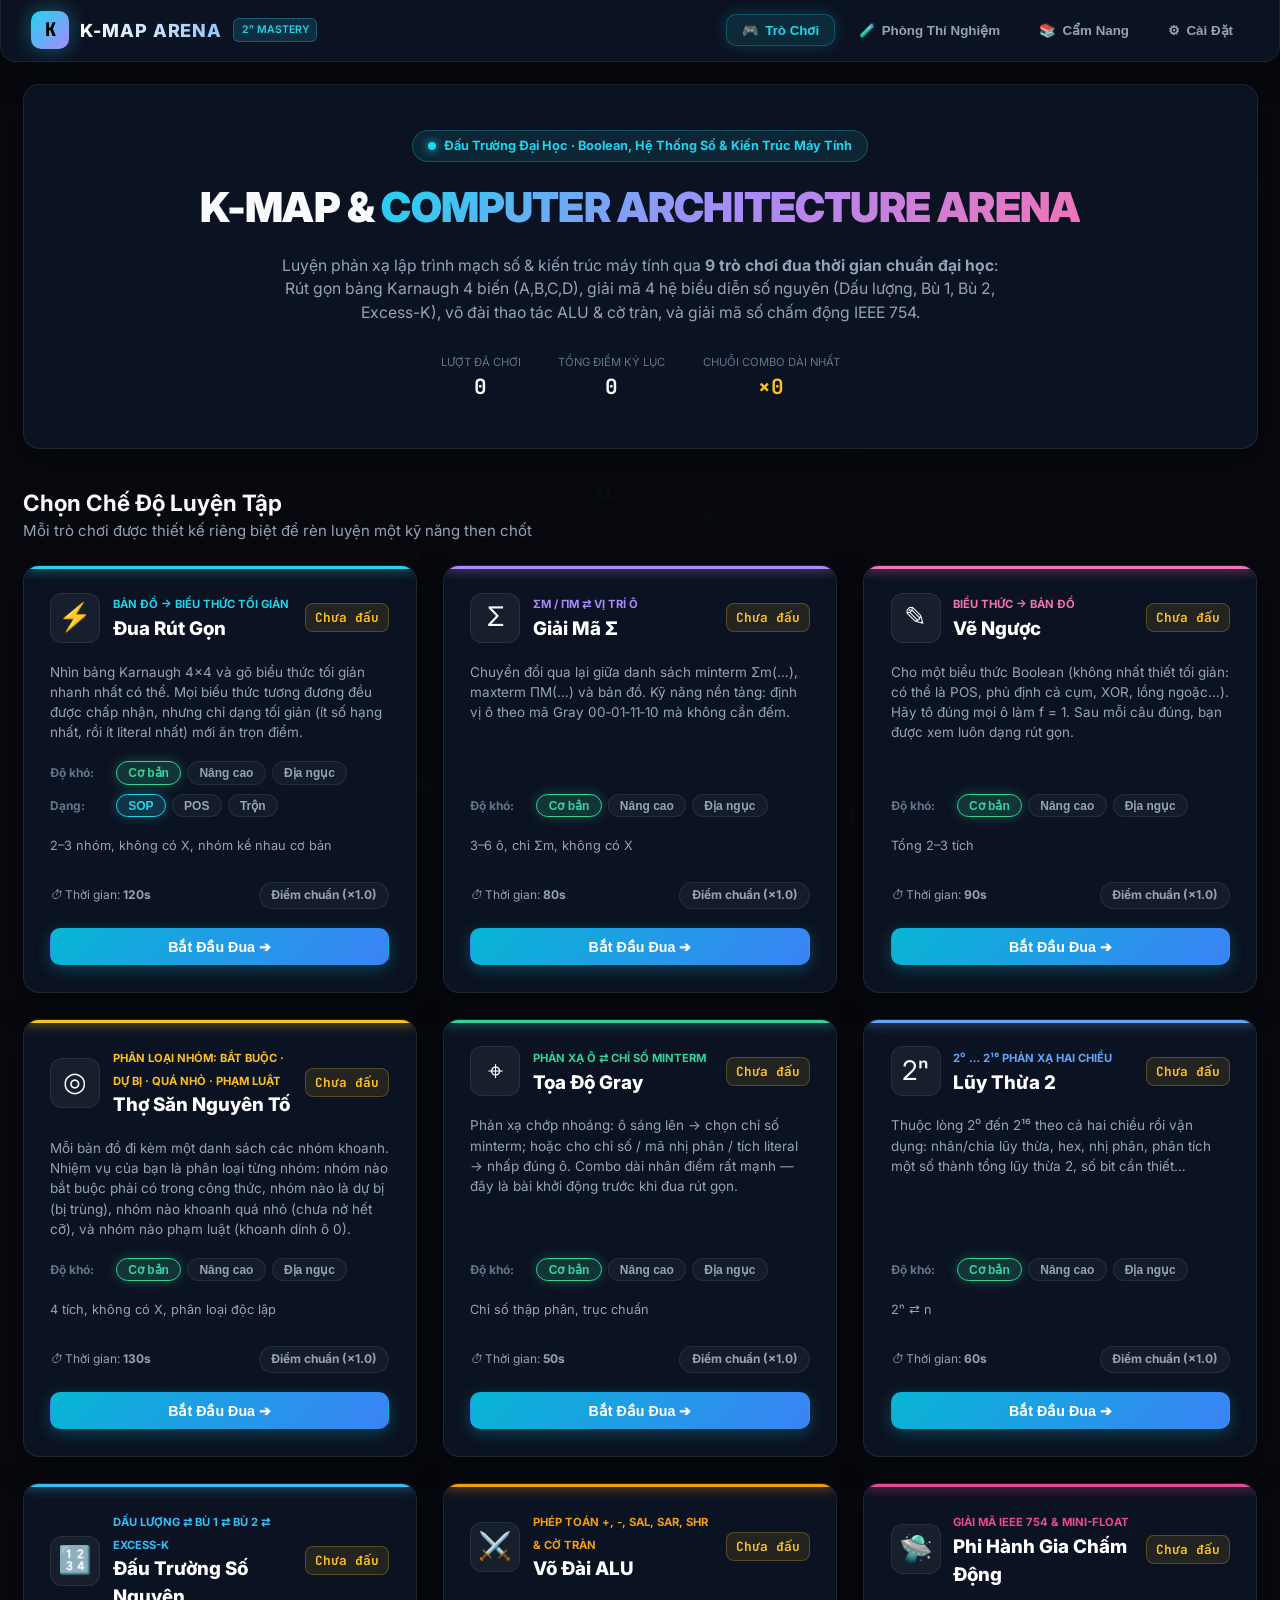
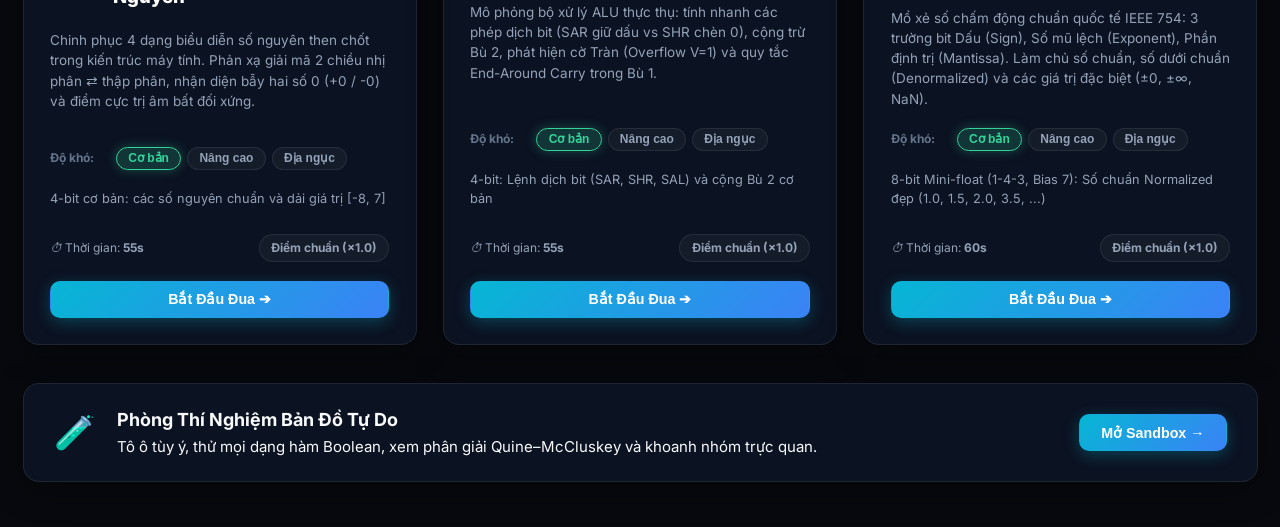
==== commit e475e59d: "add new gamee :D" ====
--- a/index.html
+++ b/index.html
@@ -50,6 +50,7 @@
   <!-- Nạp các module theo thứ tự kiến trúc -->
   <script src="js/util.js"></script>
   <script src="js/engine.js"></script>
+  <script src="js/num-engine.js"></script>
   <script src="js/fx.js"></script>
   <script src="js/kmap.js"></script>
   <script src="js/games.js"></script>
--- a/css/style.css
+++ b/css/style.css
@@ -1159,10 +1159,217 @@
 }
 .st-group { display: flex; flex-direction: column; gap: 0.65rem; }
 
+/* ==========================================================================
+   KIẾN TRÚC MÁY TÍNH & HỆ THỐNG SỐ HỌC (NUM-ENGINE STYLES)
+   ========================================================================== */
+.num-stage {
+  display: flex;
+  justify-content: center;
+  align-items: center;
+  padding: 1.5rem;
+  width: 100%;
+}
+.num-card {
+  width: 100%;
+  max-width: 780px;
+  background: var(--bg-card);
+  border: 1px solid var(--border-glass);
+  border-radius: 20px;
+  padding: 2.25rem;
+  display: flex;
+  flex-direction: column;
+  gap: 1.5rem;
+  box-shadow: 0 12px 40px rgba(0, 0, 0, 0.45);
+}
+.num-tag {
+  align-self: flex-start;
+  padding: 0.3rem 0.85rem;
+  border-radius: 999px;
+  font-size: 0.8rem;
+  font-weight: 700;
+  text-transform: uppercase;
+  letter-spacing: 0.05em;
+  background: rgba(34, 211, 238, 0.12);
+  color: var(--c-cyan);
+  border: 1px solid rgba(34, 211, 238, 0.3);
+}
+.num-q {
+  font-size: 1.35rem;
+  font-weight: 700;
+  line-height: 1.5;
+  color: var(--text-main);
+}
+.num-q code {
+  font-family: var(--font-mono);
+  background: rgba(0, 0, 0, 0.45);
+  padding: 0.2rem 0.6rem;
+  border-radius: 6px;
+  border: 1px solid rgba(255, 255, 255, 0.12);
+  color: var(--c-cyan);
+}
+
+/* Bit Strips & Registers */
+.bit-strip {
+  display: flex;
+  gap: 0.35rem;
+  justify-content: center;
+  flex-wrap: wrap;
+  padding: 0.75rem;
+  background: rgba(0, 0, 0, 0.35);
+  border-radius: 12px;
+  border: 1px solid rgba(255, 255, 255, 0.06);
+}
+.bit-box {
+  display: flex;
+  flex-direction: column;
+  align-items: center;
+  background: rgba(255, 255, 255, 0.04);
+  border: 1px solid rgba(255, 255, 255, 0.1);
+  border-radius: 8px;
+  padding: 0.4rem 0.6rem;
+  min-width: 36px;
+}
+.bit-val {
+  font-family: var(--font-mono);
+  font-size: 1.25rem;
+  font-weight: 800;
+  color: #fff;
+}
+.bit-idx {
+  font-size: 0.65rem;
+  color: var(--text-dim);
+  font-family: var(--font-mono);
+}
+
+/* Floating-Point Color-coded Bit Strip */
+.fp-bit-strip {
+  display: inline-flex;
+  gap: 0.35rem;
+  font-family: var(--font-mono);
+  font-weight: 800;
+  letter-spacing: 0.05em;
+  background: rgba(0, 0, 0, 0.5);
+  padding: 0.25rem 0.65rem;
+  border-radius: 8px;
+  border: 1px solid rgba(255, 255, 255, 0.1);
+}
+.fp-s {
+  color: var(--c-cyan);
+  border-bottom: 2px solid var(--c-cyan);
+  padding: 0 0.2rem;
+}
+.fp-e {
+  color: var(--c-amber);
+  border-bottom: 2px solid var(--c-amber);
+  padding: 0 0.2rem;
+}
+.fp-m {
+  color: var(--c-purple);
+  border-bottom: 2px solid var(--c-purple);
+  padding: 0 0.2rem;
+}
+
+/* ALU Opcode Badges & Flags */
+.alu-op-badge {
+  display: inline-block;
+  padding: 0.25rem 0.75rem;
+  border-radius: 8px;
+  background: linear-gradient(135deg, rgba(251, 191, 36, 0.2), rgba(245, 158, 11, 0.3));
+  border: 1px solid var(--c-amber);
+  color: var(--c-amber);
+  font-family: var(--font-mono);
+  font-weight: 800;
+  font-size: 1.1rem;
+}
+.alu-flags-row {
+  display: flex;
+  gap: 0.75rem;
+  justify-content: center;
+  align-items: center;
+  margin-top: 0.5rem;
+}
+.alu-flag-pill {
+  padding: 0.25rem 0.6rem;
+  border-radius: 6px;
+  font-size: 0.75rem;
+  font-family: var(--font-mono);
+  font-weight: 700;
+  background: rgba(255, 255, 255, 0.05);
+  color: var(--text-dim);
+  border: 1px solid rgba(255, 255, 255, 0.08);
+}
+.alu-flag-pill.active {
+  background: rgba(251, 113, 133, 0.25);
+  color: var(--c-rose);
+  border-color: var(--c-rose);
+  box-shadow: 0 0 10px rgba(251, 113, 133, 0.4);
+}
+
+/* Multi-Choice Option Cards */
+.choices-grid {
+  display: grid;
+  grid-template-columns: 1fr 1fr;
+  gap: 0.85rem;
+  margin-top: 0.5rem;
+}
+.choice-btn {
+  display: flex;
+  align-items: center;
+  gap: 0.85rem;
+  background: rgba(255, 255, 255, 0.04);
+  border: 1px solid rgba(255, 255, 255, 0.1);
+  border-radius: 12px;
+  padding: 1rem 1.25rem;
+  color: var(--text-main);
+  font-family: var(--font-sans);
+  font-size: 1.05rem;
+  font-weight: 600;
+  cursor: pointer;
+  text-align: left;
+  transition: all 0.16s ease;
+}
+.choice-btn:hover {
+  background: rgba(255, 255, 255, 0.09);
+  border-color: var(--border-focus);
+  transform: translateY(-2px);
+  box-shadow: 0 4px 16px rgba(0, 0, 0, 0.3);
+}
+.choice-btn:active {
+  transform: translateY(0);
+}
+.choice-btn.ok {
+  background: rgba(52, 211, 153, 0.25) !important;
+  border-color: var(--c-emerald) !important;
+  color: #fff !important;
+}
+.choice-btn.bad {
+  background: rgba(251, 113, 133, 0.25) !important;
+  border-color: var(--c-rose) !important;
+  color: #fff !important;
+}
+.choice-key {
+  display: inline-flex;
+  justify-content: center;
+  align-items: center;
+  width: 28px;
+  height: 28px;
+  background: rgba(0, 0, 0, 0.4);
+  border: 1px solid rgba(255, 255, 255, 0.15);
+  border-radius: 6px;
+  font-family: var(--font-mono);
+  font-size: 0.85rem;
+  color: var(--c-cyan);
+  flex-shrink: 0;
+}
+.choice-text {
+  flex: 1;
+}
+
 /* Responsive Media Queries */
 @media (max-width: 900px) {
   .split { grid-template-columns: 1fr; justify-items: center; }
   .sb-layout { grid-template-columns: 1fr; }
   .learn-grid { grid-template-columns: 1fr; }
+  .choices-grid { grid-template-columns: 1fr; }
   header.app-header { flex-direction: column; gap: 0.75rem; padding: 0.75rem 1rem; }
 }
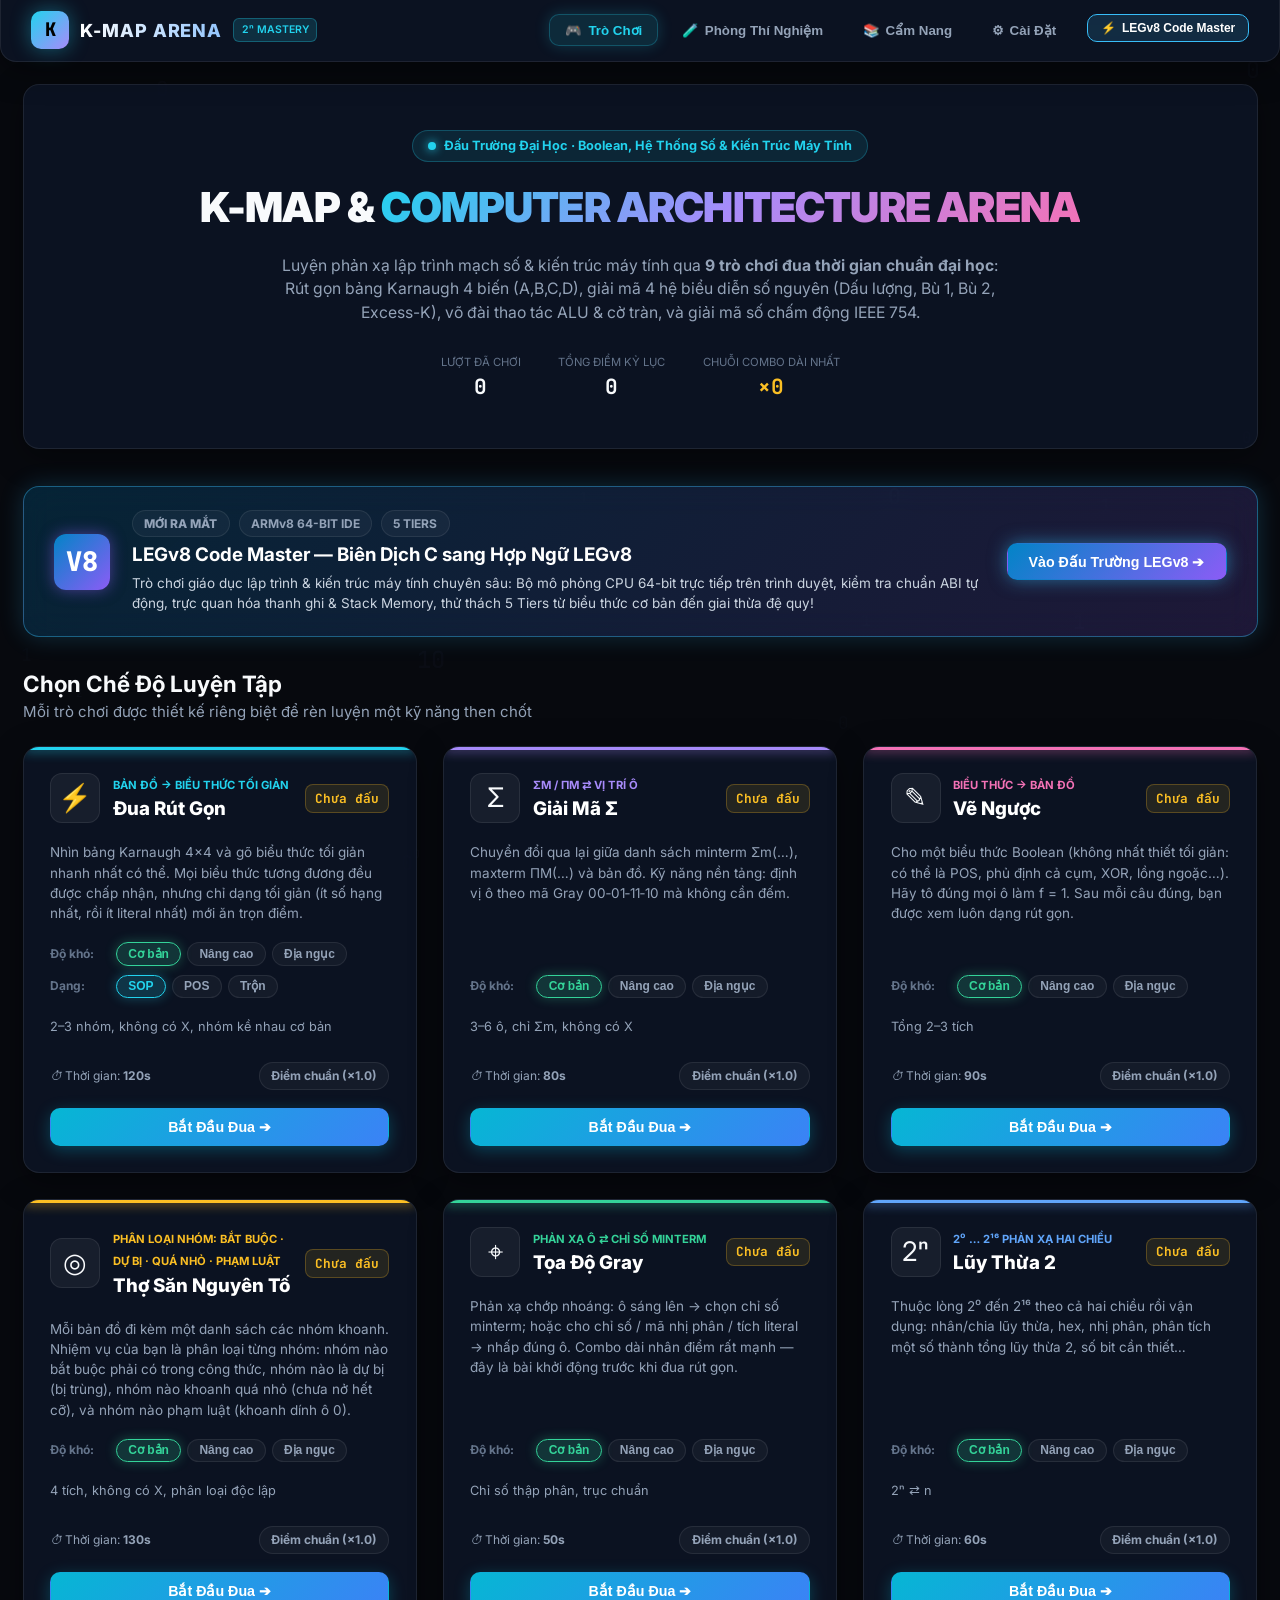
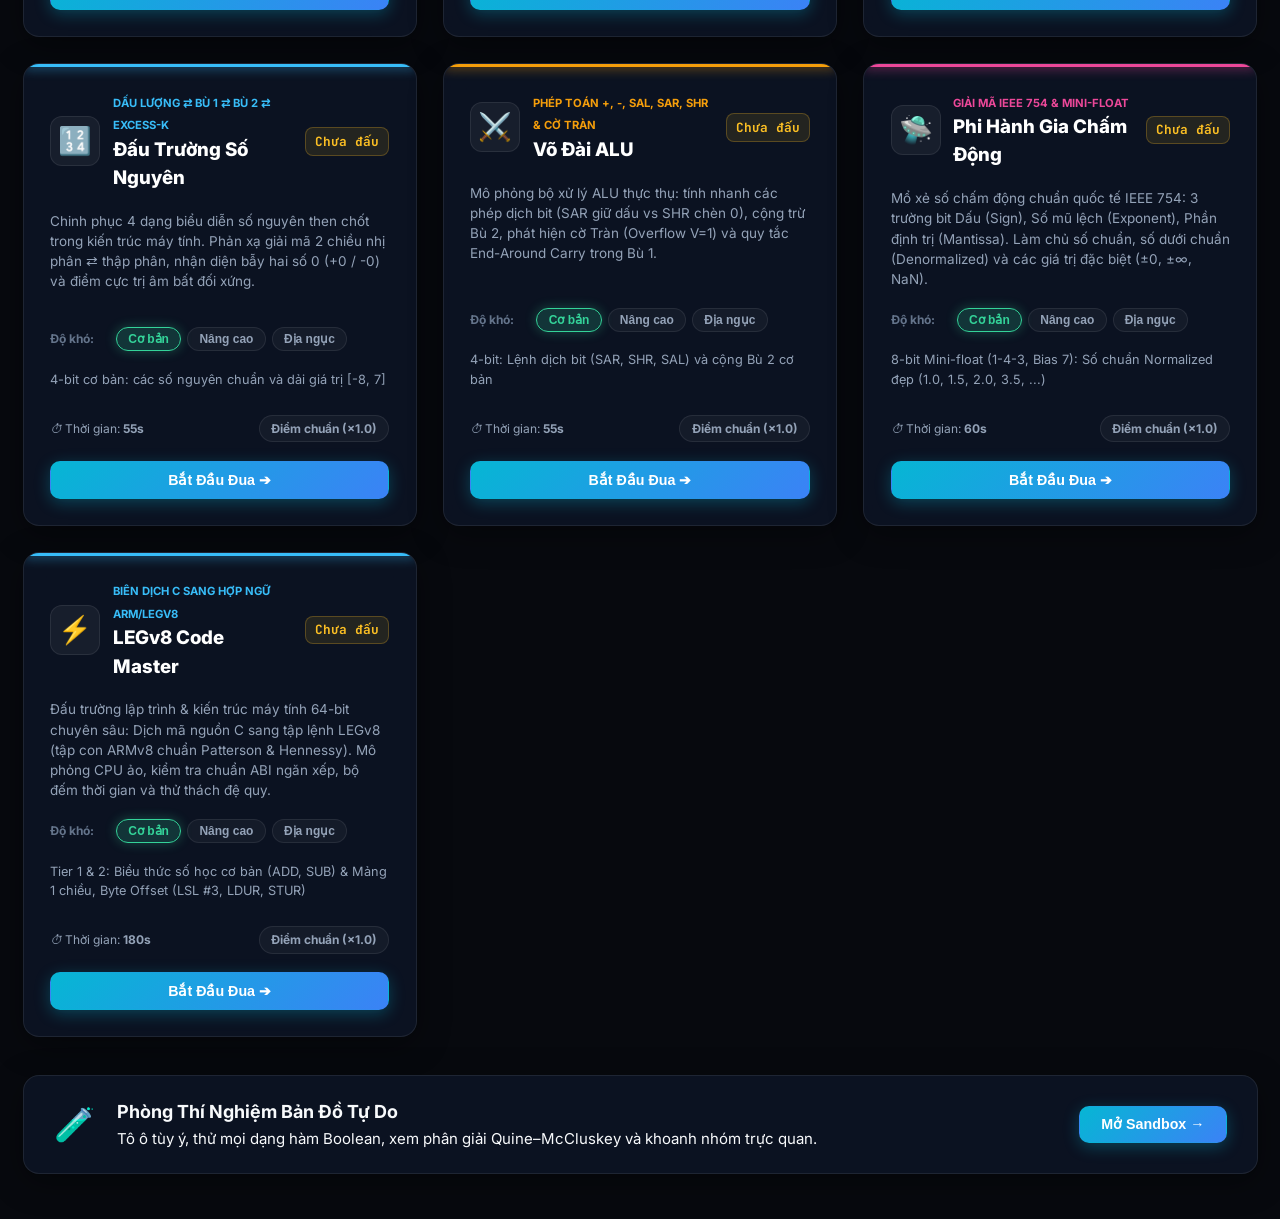
==== commit 95eba15c: "feat: Add LEGv8 Code Master game with 17 levels, 64-bit CPU emulator, and ABI verifier" ====
--- a/index.html
+++ b/index.html
@@ -41,6 +41,11 @@
       <button type="button" data-tab="settings">
         <span>⚙</span> <span>Cài Đặt</span>
       </button>
+      <a href="legv8.html" style="text-decoration:none; margin-left:0.5rem;">
+        <button type="button" class="pill" style="--pc:#38bdf8; font-weight:700; background:rgba(56,189,248,0.15); border:1px solid #38bdf8; color:#fff; display:flex; align-items:center; gap:0.4rem; padding:0.4rem 0.85rem; cursor:pointer;">
+          <span>⚡</span> <span>LEGv8 Code Master</span>
+        </button>
+      </a>
     </nav>
   </header>
 
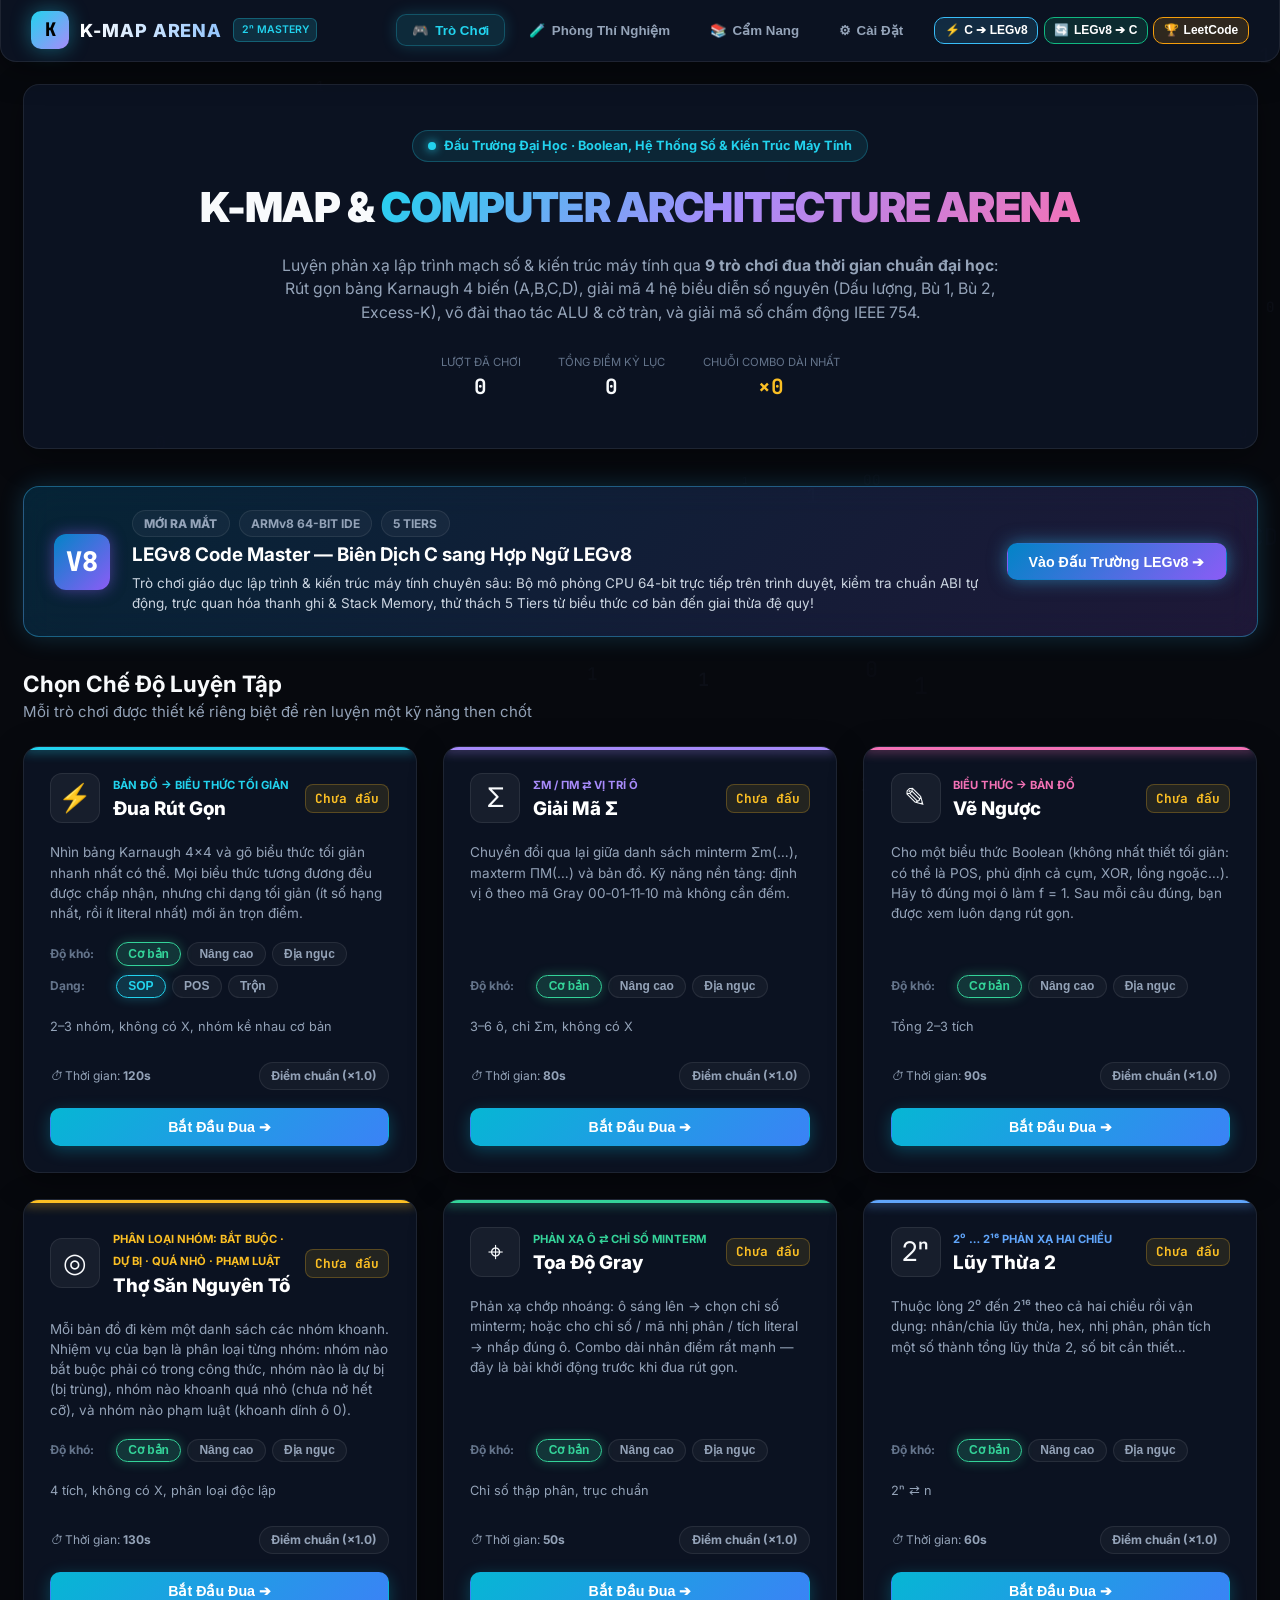
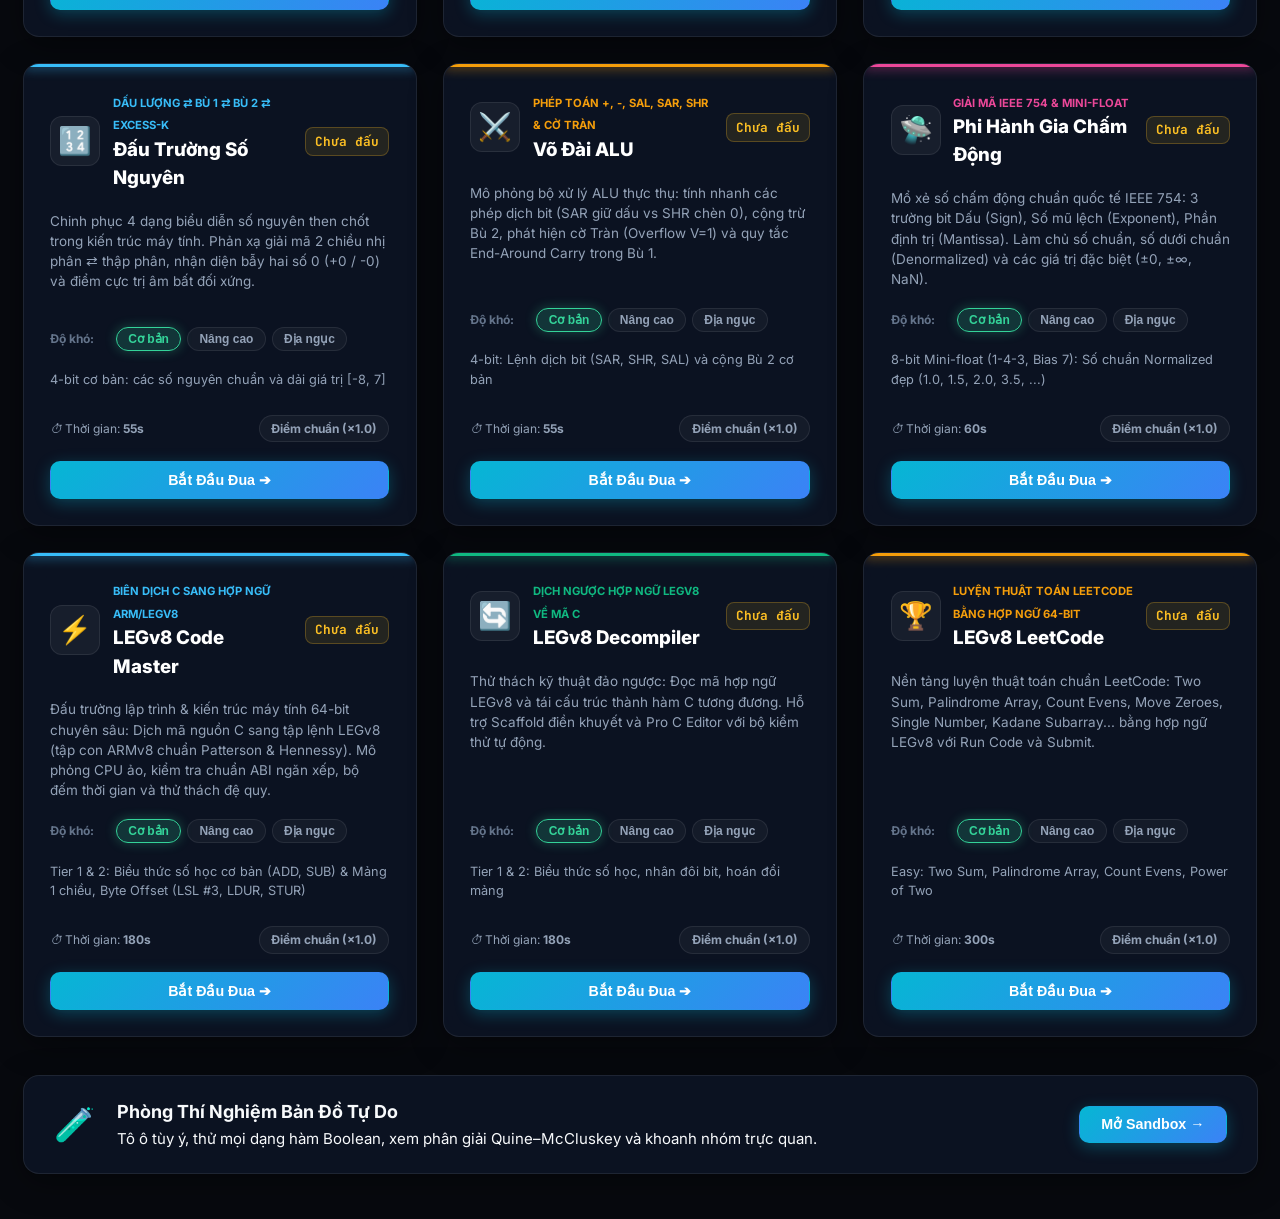
==== commit 09c47ff3: "feat: Add multi-width data levels, LEGv8 Decompiler game, and LEGv8 LeetCode arena" ====
--- a/index.html
+++ b/index.html
@@ -41,11 +41,23 @@
       <button type="button" data-tab="settings">
         <span>⚙</span> <span>Cài Đặt</span>
       </button>
-      <a href="legv8.html" style="text-decoration:none; margin-left:0.5rem;">
-        <button type="button" class="pill" style="--pc:#38bdf8; font-weight:700; background:rgba(56,189,248,0.15); border:1px solid #38bdf8; color:#fff; display:flex; align-items:center; gap:0.4rem; padding:0.4rem 0.85rem; cursor:pointer;">
-          <span>⚡</span> <span>LEGv8 Code Master</span>
-        </button>
-      </a>
+      <div style="display:flex; align-items:center; gap:0.35rem; margin-left:0.5rem;">
+        <a href="legv8.html" style="text-decoration:none;">
+          <button type="button" class="pill" style="--pc:#38bdf8; font-weight:700; background:rgba(56,189,248,0.15); border:1px solid #38bdf8; color:#fff; display:flex; align-items:center; gap:0.3rem; padding:0.35rem 0.65rem; cursor:pointer;" title="Chế độ 1: Dịch C sang Hợp ngữ LEGv8">
+            <span>⚡</span> <span>C ➔ LEGv8</span>
+          </button>
+        </a>
+        <a href="legv8-decompile.html" style="text-decoration:none;">
+          <button type="button" class="pill" style="--pc:#10b981; font-weight:700; background:rgba(16,185,129,0.15); border:1px solid #10b981; color:#fff; display:flex; align-items:center; gap:0.3rem; padding:0.35rem 0.65rem; cursor:pointer;" title="Chế độ 2: Dịch ngược LEGv8 về ngôn ngữ C">
+            <span>🔄</span> <span>LEGv8 ➔ C</span>
+          </button>
+        </a>
+        <a href="legv8-leetcode.html" style="text-decoration:none;">
+          <button type="button" class="pill" style="--pc:#f59e0b; font-weight:700; background:rgba(245,158,11,0.15); border:1px solid #f59e0b; color:#fff; display:flex; align-items:center; gap:0.3rem; padding:0.35rem 0.65rem; cursor:pointer;" title="Chế độ 3: Luyện thuật toán LeetCode bằng LEGv8">
+            <span>🏆</span> <span>LeetCode</span>
+          </button>
+        </a>
+      </div>
     </nav>
   </header>
 
